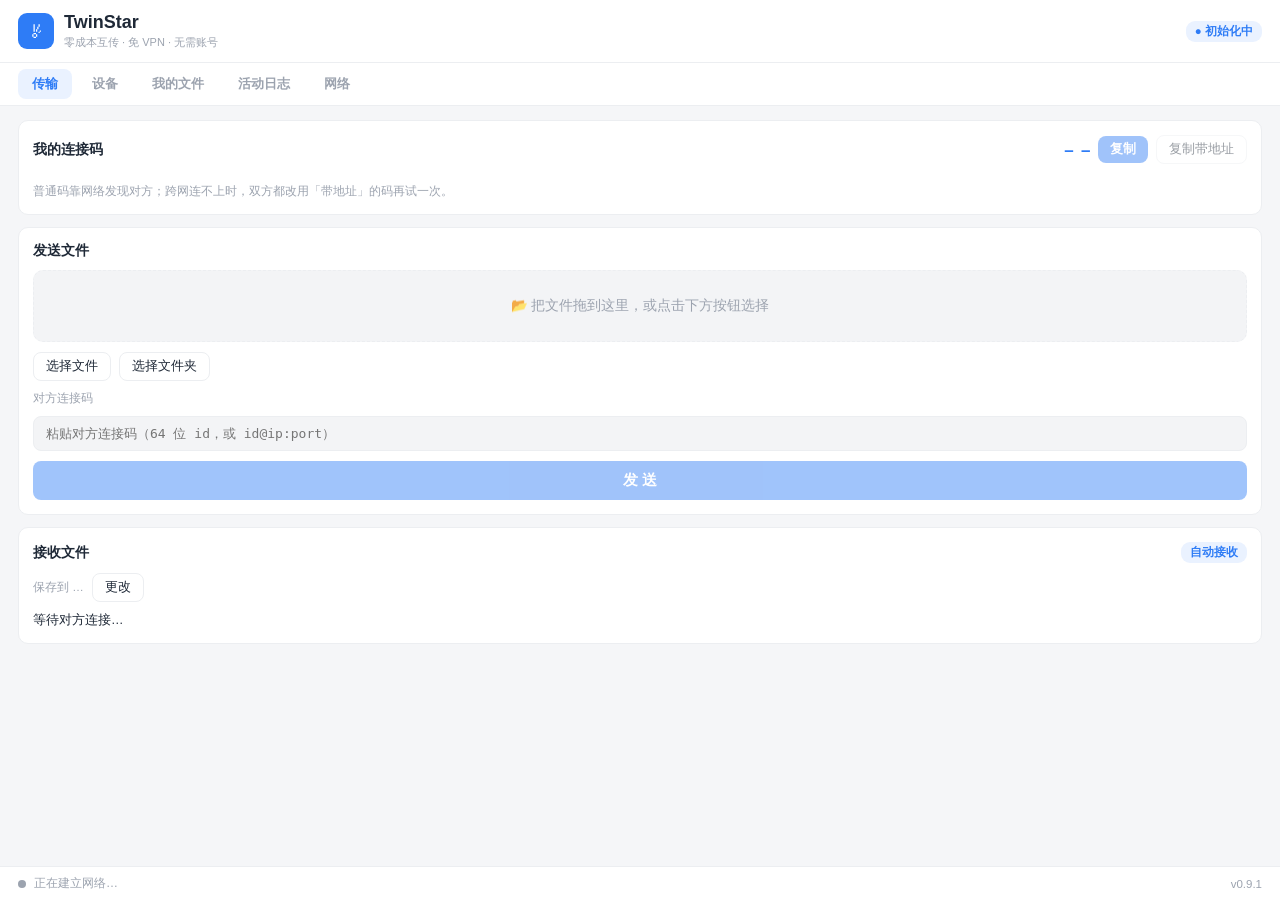
==== app/TwinStar-tauri/ui/index.html @ 9abd6ae0 "TwinStar: 项目更名 TwimStar → TwinStar（productName/包名/UI/文档/目录全改） - tauri.conf.json productName=TwinStar" ====
<!DOCTYPE html>
<html lang="zh-CN" data-page-node-id="BVFpCn7b9ZGe1QkFDWqWVi">
<head data-page-node-id="5foKUZt9yyYe2azH0UVhVG">
  <meta charset="UTF-8" data-page-node-id="ZC5oGWsyH0N4IcXfr9mGsl" />
  <meta name="viewport" content="width=device-width, initial-scale=1.0" data-page-node-id="3rAnS1ia5XruD8tAHjZWni" />
  <title>TwinStar — 零成本互传</title>
  <link rel="stylesheet" href="style.css" data-page-node-id="FA9ijctkBvh87vVZynUeOt" />
</head>
<body data-page-node-id="JqaxHuaP9uSObp3nZHAyyB">
  <!-- 顶栏 -->
  <header class="topbar" data-page-node-id="K4dNqm4btDAc9hN0OuZNaR">
    <div class="brand" data-page-node-id="0RFLtDSzYmGOI893W3iXD4">
      <div class="logo" data-page-node-id="RuaC3WiNv1RZnvZeR3RBi8">☄</div>
      <div class="brand-text" data-page-node-id="3s8V6FpCtCWx4oIeAB74oN">
        <div class="title" data-page-node-id="2py64htS6nE0X177A7XKNr">TwinStar</div>
        <div class="subtitle" data-page-node-id="ZouqrJA7Pc7kmUO2SPQ4wS">零成本互传 · 免 VPN · 无需账号</div>
      </div>
    </div>
    <div class="card-actions" data-page-node-id="F9YSiQoDH8OTzWbPfnDTGZ">
      <span id="net-pill" class="pill pill-blue" data-page-node-id="9tWkjZHOFmMAanJjOParn8">● 初始化中</span>
      <span id="conn-pill" class="pill pill-gray hidden" data-page-node-id="2aEq3zu2fSTiGUrprQlfTs">通路待定</span>
    </div>
  </header>

  <!-- 标签页 -->
  <nav class="tabs" data-page-node-id="3t4vdiEj27HuIizWPTjsmW">
    <button class="tab active" data-tab="transfer" data-page-node-id="bux0UUHwCzJNCK18dWx4zp">传输</button>
    <button class="tab" data-tab="devices" data-page-node-id="lRqGqoZnzDrKrb3GIZr7ct">设备</button>
    <button class="tab" data-tab="files" data-page-node-id="79DJDV4Pm5O2DG4TE2ZAF9">我的文件</button>
    <button class="tab" data-tab="logs" data-page-node-id="hL8Y98JuPdfI9PugKVP0sd">活动日志</button>
    <button class="tab" data-tab="net" data-page-node-id="nXfL3FgJiSFbl1Tyn2hQoA">网络</button>
  </nav>

  <!-- 内容 -->
  <main class="content" data-page-node-id="xV0JBrRZ2qECoZDoYbIjPL">
    <!-- 传输页 -->
    <section id="page-transfer" class="page" data-page-node-id="k8mcBo7AF5jsE6xU651Tfv">
      <div class="card" data-page-node-id="OnqaChhiXup7Z47sAx6NME">
        <div class="card-row" data-page-node-id="CFJg5OLm884IW75nvszrLh">
          <div class="card-title" data-page-node-id="XUkmKdzFGRAOV6PPkTKBDW">我的连接码</div>
          <div class="card-actions" data-page-node-id="FyLgEPmkuizguBRYqG9Lt4">
            <span id="my-id" class="id-short" title="" data-page-node-id="D1SnPiPbDAWhOXzDro5iWs">— —</span>
            <button id="btn-copy" class="btn btn-primary btn-sm" disabled data-page-node-id="hMXUXt93rguKQHggHpZMXf">复制</button>
            <button id="btn-copy-addr" class="btn btn-ghost btn-sm" disabled title="把本机当前可直连的地址一起复制，对方粘贴后可跳过地址发现" data-page-node-id="hMXUXt93rguKQHggHpZMXg">复制带地址</button>
          </div>
        </div>
        <div class="field-hint" data-page-node-id="FyLgEPmkuizguBRYqG9Lt5">普通码靠网络发现对方；跨网连不上时，双方都改用「带地址」的码再试一次。</div>
      </div>

      <div class="card" data-page-node-id="LdRm7l2vuooDXQsYjCKBX5">
        <div class="card-title" data-page-node-id="OoqKItKDXmerO9xNNfADAM">发送文件</div>
        <div id="dropzone" class="dropzone" data-page-node-id="L8btDmGGcpB8npgdSbAyFr">
          <span id="dropzone-text" data-page-node-id="qHkEBpnPyiEisObZ2Inquh">📂 把文件拖到这里，或点击下方按钮选择</span>
        </div>
        <div class="btn-row" data-page-node-id="send-pick-row">
          <button id="btn-pick-files" class="btn btn-ghost btn-sm" type="button">选择文件</button>
          <button id="btn-pick-folder" class="btn btn-ghost btn-sm" type="button">选择文件夹</button>
          <button id="btn-clear-files" class="btn btn-ghost btn-sm hidden" type="button">清空</button>
        </div>
        <div id="pending-list" class="list hidden" data-page-node-id="pending-list"></div>
        <label class="field-label" data-page-node-id="8xjIi1d3UFjeNCm0EyA0ZA">对方连接码</label>
        <input id="peer-id" class="text-input" type="text" placeholder="粘贴对方连接码（64 位 id，或 id@ip:port）" spellcheck="false" data-page-node-id="dxkm5HFCvoBCzrcaFumAEc" />
        <div class="btn-row" data-page-node-id="M7CtDTSj1JRDMWKz0QfKXm">
          <button id="btn-send" class="btn btn-primary btn-lg" disabled data-page-node-id="t4vfeh0ZlF6E5BGRF6vCX1">发 送</button>
          <button id="btn-cancel" class="btn btn-ghost btn-lg hidden" data-page-node-id="9ompr9iryGtIHcEzvkEr7y">取消</button>
        </div>
        <div id="send-progress" class="progress-wrap hidden" data-page-node-id="5UsSGBkEUM3yJESbt1oenx">
          <div id="send-bar" class="progress-bar" style="width:0%" data-page-node-id="GDF0Ey1mugJcky0hOXscSN"></div>
        </div>
        <div id="send-meta" class="progress-meta hidden" data-page-node-id="YrzkTBtMeNsuOpekfGwbYG"></div>
        <div id="send-result" class="result hidden" data-page-node-id="ZVhfMEqDvaHRN9UT05DDyD"></div>
      </div>

      <div class="card" data-page-node-id="6gWiHPV9nQabwQTLahIJTQ">
        <div class="card-row" data-page-node-id="jBzJaiZToCx3PE9bhj2m5r">
          <div class="card-title" data-page-node-id="UKOA1gswiWYbR92ISlycaB">接收文件</div>
          <span class="pill pill-blue" data-page-node-id="GfwR1dF6h1PEYwN2kHRw47">自动接收</span>
        </div>
        <div class="save-row" data-page-node-id="3AtkDLwxeelXV0nTkNlTJN">
          <span id="save-dir" class="save-dir" data-page-node-id="IUvxhH2cNo1YSdWHgKNQu3">保存到 …</span>
          <button id="btn-folder" class="btn btn-ghost btn-sm" data-page-node-id="VvrEbLIYs4RMD6CBeBlvQ5">更改</button>
        </div>
        <div class="recv-row" data-page-node-id="9MX4WtY0DMx7jUEEQedeN9">
          <span id="recv-status" class="recv-status" data-page-node-id="TfivxXSS2HyZZbxKclBVLZ">等待对方连接…</span>
        </div>
        <div id="recv-progress" class="progress-wrap hidden" data-page-node-id="N6Ys1SfJr43NEekEUAx1Yx">
          <div id="recv-bar" class="progress-bar" style="width:0%" data-page-node-id="scFto5U6hPyEzV2zATiVIm"></div>
        </div>
        <div id="recv-meta" class="progress-meta hidden" data-page-node-id="Gb0cF8p26zPwA24nRgwy1X"></div>
      </div>
    </section>

    <!-- 设备页 -->
    <section id="page-devices" class="page hidden" data-page-node-id="CE92KKEtf7oQIqEUxpw2vE">
      <div class="card" data-page-node-id="ZOeAtJcHty2mcIV4lHcqWg">
        <div class="card-row" data-page-node-id="kZP8rnBoQ1sOuAYT36LFYR">
          <div class="card-title" data-page-node-id="guWRQ9DFcfOqil9wCPXVy6">局域网设备</div>
          <button id="btn-refresh-devices" class="btn btn-ghost btn-sm" data-page-node-id="Pbqaq13RLN5pBhU1iLbdNa">刷新</button>
        </div>
        <div id="device-list" class="list" data-page-node-id="4SLiUSDQqW3m9uWyJrSGeP"></div>
        <div id="device-empty" class="empty-hint" data-page-node-id="X0n1xviaNyB0GVSbBBcpQ3">正在搜索同网段的其他 TwinStar…</div>
      </div>
      <div class="card card-hint" data-page-node-id="AJBT1NkqeXPdhHXhPRkRTw">
        设备发现依赖局域网 UDP 广播。若两台机器不在同一 Wi-Fi / 交换机下，或 Windows 防火墙拦截了 TwinStar，这里会为空——此时仍可手动粘贴对方连接码。
        <br />列表里带「⚡」的设备表示已拿到它的直连地址，点击后走直连，不必再等网络发现。
      </div>
    </section>

    <!-- 我的文件页 -->
    <section id="page-files" class="page hidden" data-page-node-id="ch0hoQsI7DBpZXp5QD4OBO">
      <div class="card" data-page-node-id="UpHpiIY3iVFFG3mE7GqJND">
        <div class="card-row" data-page-node-id="Kzg6mGEdIIodfUAXSZcR5V">
          <div class="card-title" data-page-node-id="LMNEF6DeQhD08KqBVHPZFA">已接收文件</div>
          <div class="card-actions" data-page-node-id="snWuHMdF1f2lZQTfc6eOkx">
            <button id="btn-open-folder" class="btn btn-ghost btn-sm" data-page-node-id="rcw4ndvlVHunlz8QQTuaoD">打开文件夹</button>
            <button id="btn-refresh-files" class="btn btn-ghost btn-sm" data-page-node-id="eryWGD9cVnbiSa0fJlBGmE">刷新</button>
          </div>
        </div>
        <div id="file-list" class="list" data-page-node-id="idPKMAjcDcOPBiEo3zDQlu"></div>
        <div id="file-empty" class="empty-hint" data-page-node-id="FHl5PWKK8L4dWKM3o9i8ji">还没有接收过文件。</div>
      </div>
    </section>

    <!-- 日志页 -->
    <section id="page-logs" class="page hidden" data-page-node-id="zWg9o36Lg8i1FrK3tJJzk0">
      <div class="card card-full" data-page-node-id="o3XHgvFQ8QKa4fYWg3mzkU">
        <div class="card-row" data-page-node-id="RUyf8uWwTcAjn1xB0UKKgq">
          <div class="card-title" data-page-node-id="GNkDer1v8GuQOIW8IhhYGA">活动日志</div>
          <div class="card-actions" data-page-node-id="QPii94HXc94nQ3lMY5OMHz">
            <span id="log-count" class="pill pill-blue" data-page-node-id="0lGD0dxW77008DTHXeWU9M">0 条</span>
            <button id="btn-clear" class="btn btn-ghost btn-sm" data-page-node-id="T8UXVo2BG86tCFUJIIRuGh">清空</button>
          </div>
        </div>
        <div id="log-list" class="log-list" data-page-node-id="wIWYwMOA2rC4eUxNIg30PT"></div>
      </div>
    </section>

    <!-- 网络页 -->
    <section id="page-net" class="page hidden" data-page-node-id="AsQM0Zg9LGvKPs4g6Eowjx">
      <div class="card" data-page-node-id="lKEfcXbUa1Cw3SJzMQRR0u">
        <div class="card-row" data-page-node-id="FFw1Vt7rouTv1BrGWdcuAu">
          <div class="card-title" data-page-node-id="rVgBkFF8jCEjmilsYElbeZ">网络自检</div>
          <button id="btn-diag" class="btn btn-ghost btn-sm" data-page-node-id="SNS6nWdv9Wc6OA0EnEXAPJ">重新检测</button>
        </div>
        <div id="diag-lead" class="diag-lead" data-page-node-id="PLc8OhPalhC5f3j90oFxfr">正在检测网络环境…</div>
        <div id="diag-advice" class="diag-advice" data-page-node-id="oWkBDpiwkgmqCwx0nSVLWu"></div>
      </div>

      <div class="card" data-page-node-id="mK8lDnDWa8c9LOI0cO835R">
        <div class="card-title" data-page-node-id="9UJlYHpgTCe6b5oErb0Ueb">连通性</div>
        <div id="diag-grid" class="kv-grid" data-page-node-id="yV1JxVwLNeVuKmrdOQyhzG"></div>
      </div>

      <div class="card" data-page-node-id="E4ys4wULfPlWgB2ee52pXj">
        <div class="card-title" data-page-node-id="HJg5eA5oDnZHnOnkaQMIL6">中继延迟</div>
        <div id="diag-relays" class="kv-grid" data-page-node-id="NVlKPDbU6O1HIJIU7LUvOL"></div>
      </div>
    </section>
  </main>

  <!-- 状态栏 -->
  <footer class="statusbar" data-page-node-id="RY2KWswZYxOjupuo4yAxh2">
    <div class="status-left" data-page-node-id="7I45nUrXg14vnD6xGRKVLc">
      <span id="status-dot" class="dot dot-gray" data-page-node-id="5OxtQIKHArGyF5KPnsTMOL"></span>
      <span id="status-text" data-page-node-id="CwKN4loM5Ll3pVsH3hrXwk">正在建立网络…</span>
    </div>
    <span class="version" data-page-node-id="DkWyp7reGMjjGvKvguKDef">v0.9.1</span>
  </footer>

  <script src="app.js"></script>
</body>
</html>
---- app/TwinStar-tauri/ui/style.css ----
/* TwinStar v0.6 — DevKit 风格 */
:root {
  --bg: #f5f6f8;
  --card: #ffffff;
  --primary: #2e7cf6;
  --primary-hover: #256bdd;
  --pill-bg: #eaf2ff;
  --text: #1f2937;
  --muted: #9ca3af;
  --stroke: #eceef1;
  --field: #f3f4f6;
  --ok: #16a34a;
  --ok-bg: #e8f7ee;
  --err: #dc2626;
  --err-bg: #fdecec;
}

* { margin: 0; padding: 0; box-sizing: border-box; }

html, body {
  height: 100%;
  font-family: "Microsoft YaHei", "Segoe UI", sans-serif;
  background: var(--bg);
  color: var(--text);
  user-select: none;
  overflow: hidden;
}

body { display: flex; flex-direction: column; }

/* ── 顶栏 ── */
.topbar {
  background: var(--card);
  padding: 12px 18px;
  display: flex;
  align-items: center;
  justify-content: space-between;
}
.brand { display: flex; align-items: center; gap: 10px; }
.logo {
  width: 36px; height: 36px;
  background: var(--primary);
  border-radius: 9px;
  color: #fff;
  font-size: 20px;
  display: flex; align-items: center; justify-content: center;
}
.title { font-size: 18px; font-weight: 700; }
.subtitle { font-size: 11px; color: var(--muted); margin-top: 2px; }

.pill {
  font-size: 11.5px; font-weight: 700;
  padding: 3px 9px;
  border-radius: 9px;
  white-space: nowrap;
}
.pill-blue { background: var(--pill-bg); color: var(--primary); }
.pill-green { background: var(--ok-bg); color: var(--ok); }
.pill-amber { background: #fff4e0; color: #b45309; }
.pill-gray { background: var(--field); color: var(--muted); }

/* ── 按钮排 ── */
.btn-row { display: flex; gap: 8px; }
.btn-row .btn-lg { flex: 1; }

/* ── 标签页 ── */
.tabs {
  background: var(--card);
  border-top: 1px solid var(--stroke);
  border-bottom: 1px solid var(--stroke);
  padding: 6px 18px;
  display: flex; gap: 6px;
}
.tab {
  border: none; cursor: pointer;
  background: transparent;
  font-family: inherit;
  font-size: 13px; font-weight: 700;
  color: var(--muted);
  padding: 6px 14px;
  border-radius: 8px;
}
.tab:hover { color: var(--primary); }
.tab.active { background: var(--pill-bg); color: var(--primary); }

/* ── 内容区 ── */
.content { flex: 1; overflow-y: auto; padding: 14px 18px 10px; }
.page { display: flex; flex-direction: column; gap: 12px; }
.hidden { display: none !important; }

.card {
  background: var(--card);
  border: 1px solid var(--stroke);
  border-radius: 10px;
  padding: 14px;
  display: flex; flex-direction: column; gap: 10px;
}
.card-row { display: flex; align-items: center; justify-content: space-between; }
.card-actions { display: flex; align-items: center; gap: 8px; }
.card-title { font-size: 14px; font-weight: 700; }

.id-short {
  font-family: Consolas, monospace;
  font-size: 14px; font-weight: 700;
  color: var(--primary);
}

/* ── 按钮 ── */
.btn {
  border: none; cursor: pointer;
  font-family: inherit;
  border-radius: 8px;
  transition: background .12s;
}
.btn:disabled { opacity: .45; cursor: default; }
.btn-primary { background: var(--primary); color: #fff; font-weight: 600; }
.btn-primary:hover:not(:disabled) { background: var(--primary-hover); }
.btn-ghost {
  background: var(--card); color: var(--text);
  border: 1px solid var(--stroke);
  font-weight: 500;
}
.btn-ghost:hover { border-color: var(--primary); color: var(--primary); }
.btn-sm { font-size: 12.5px; padding: 5px 12px; }
.btn-lg { font-size: 14.5px; padding: 10px 0; width: 100%; }

/* ── 拖放区 ── */
.dropzone {
  border: 1.5px dashed var(--stroke);
  border-radius: 10px;
  background: var(--field);
  height: 72px;
  display: flex; align-items: center; justify-content: center;
  font-size: 13.5px; color: var(--muted);
  cursor: pointer;
  transition: all .12s;
}
.dropzone:hover, .dropzone.drag {
  border-color: var(--primary);
  color: var(--text);
  background: var(--pill-bg);
}
.dropzone.hasfile { border-style: solid; color: var(--text); }

/* ── 输入 ── */
.field-label { font-size: 11.5px; color: var(--muted); }
.field-hint {
  margin-top: 8px;
  font-size: 11.5px;
  line-height: 1.6;
  color: var(--muted);
}

/* ── 待发送清单 ── */
#pending-list {
  margin-top: 10px;
  max-height: 180px;
  overflow-y: auto;
  border: 1px solid var(--stroke);
  border-radius: 8px;
}
#pending-list .list-row {
  padding: 7px 10px;
}
#pending-list .row-name {
  max-width: 100%;
}
.text-input {
  font-family: Consolas, monospace;
  font-size: 13px;
  padding: 9px 12px;
  border: 1px solid var(--stroke);
  border-radius: 8px;
  background: var(--field);
  color: var(--text);
  outline: none;
  width: 100%;
}
.text-input:focus { border-color: var(--primary); background: #fff; }

/* ── 进度与结果 ── */
.progress-wrap {
  height: 8px; border-radius: 4px;
  background: var(--field);
  overflow: hidden;
}
.progress-bar {
  height: 100%;
  background: var(--primary);
  border-radius: 4px;
  transition: width .15s;
}
.progress-meta {
  font-size: 11.5px;
  color: var(--muted);
  font-family: Consolas, monospace;
}
.result {
  font-size: 12px;
  padding: 8px 10px;
  border-radius: 8px;
  line-height: 1.6;
  user-select: text;
}
.result.ok { background: var(--ok-bg); color: var(--ok); }
.result.err { background: var(--err-bg); color: var(--err); }

/* ── 接收 ── */
.save-row { display: flex; align-items: center; gap: 8px; }
.save-dir {
  font-size: 11.5px; color: var(--muted);
  overflow: hidden; text-overflow: ellipsis; white-space: nowrap;
  user-select: text;
}
.recv-row { display: flex; align-items: center; gap: 8px; }
.recv-status { font-size: 12.5px; }
.recv-status.active { color: var(--primary); }

/* ── 日志 ── */
.card-full { flex: 1; min-height: 0; }
#page-logs { height: 100%; }
.log-list {
  flex: 1;
  overflow-y: auto;
  font-family: Consolas, monospace;
  font-size: 11.5px;
  color: var(--muted);
  line-height: 1.9;
  user-select: text;
  min-height: 200px;
}

/* ── 状态栏 ── */
.statusbar {
  background: var(--card);
  border-top: 1px solid var(--stroke);
  padding: 8px 18px;
  display: flex; align-items: center; justify-content: space-between;
  font-size: 12px;
}
.status-left { display: flex; align-items: center; gap: 8px; color: var(--muted); }
.dot { width: 8px; height: 8px; border-radius: 50%; display: inline-block; }
.dot-gray { background: var(--muted); }
.dot-green { background: var(--ok); }
.dot-blue { background: var(--primary); }
#status-text.busy { color: var(--primary); }
.version { color: var(--muted); font-size: 11.5px; }

/* ── 网络自检 ── */
.diag-lead {
  font-size: 13.5px;
  font-weight: 700;
  padding: 10px 12px;
  border-radius: 8px;
  background: var(--pill-bg);
  color: var(--primary);
}
.diag-lead.ok { background: var(--ok-bg); color: var(--ok); }
.diag-lead.warn { background: #fff4e0; color: #b45309; }
.diag-advice {
  font-size: 12px;
  color: var(--muted);
  line-height: 1.75;
  user-select: text;
}

.kv-grid { display: flex; flex-direction: column; gap: 6px; }
.kv {
  display: flex;
  align-items: baseline;
  justify-content: space-between;
  gap: 10px;
  font-size: 12.5px;
}
.kv-k { color: var(--muted); white-space: nowrap; }
.kv-v {
  font-family: Consolas, monospace;
  text-align: right;
  word-break: break-all;
  user-select: text;
}
.kv.warn .kv-v { color: #b45309; font-weight: 700; }

/* 滚动条 */
::-webkit-scrollbar { width: 8px; }
::-webkit-scrollbar-thumb { background: #d5d9e0; border-radius: 4px; }
::-webkit-scrollbar-track { background: transparent; }

/* ── 列表（设备 / 我的文件）── */
.list { display: flex; flex-direction: column; gap: 8px; }
.list-row {
  display: flex; align-items: center; gap: 10px;
  padding: 10px 12px;
  border: 1px solid var(--stroke);
  border-radius: 9px;
  background: var(--field);
  cursor: pointer;
  transition: border-color .12s, background .12s;
}
.list-row:hover { border-color: var(--primary); background: var(--pill-bg); }
.row-main { flex: 1; min-width: 0; }
.row-name {
  font-size: 13.5px; font-weight: 600;
  overflow: hidden; text-overflow: ellipsis; white-space: nowrap;
}
.row-sub {
  font-size: 11.5px; color: var(--muted);
  font-family: Consolas, monospace;
  overflow: hidden; text-overflow: ellipsis; white-space: nowrap;
}
.row-action {
  flex: none;
  border: none; cursor: pointer;
  font-family: inherit;
  font-size: 12.5px; font-weight: 600;
  padding: 6px 12px;
  border-radius: 7px;
  background: var(--primary); color: #fff;
}
.row-action:hover { background: var(--primary-hover); }
.row-action.sub {
  background: var(--card);
  color: var(--primary);
  border: 1px solid var(--stroke);
}
.row-action.sub:hover { background: var(--pill-bg); border-color: var(--primary); }
.row-actions { display: flex; gap: 6px; flex: none; }
.empty-hint {
  font-size: 12.5px; color: var(--muted);
  padding: 14px 4px; text-align: center; line-height: 1.7;
}
.card-hint {
  font-size: 12px; color: var(--muted);
  line-height: 1.7;
  background: var(--field);
}
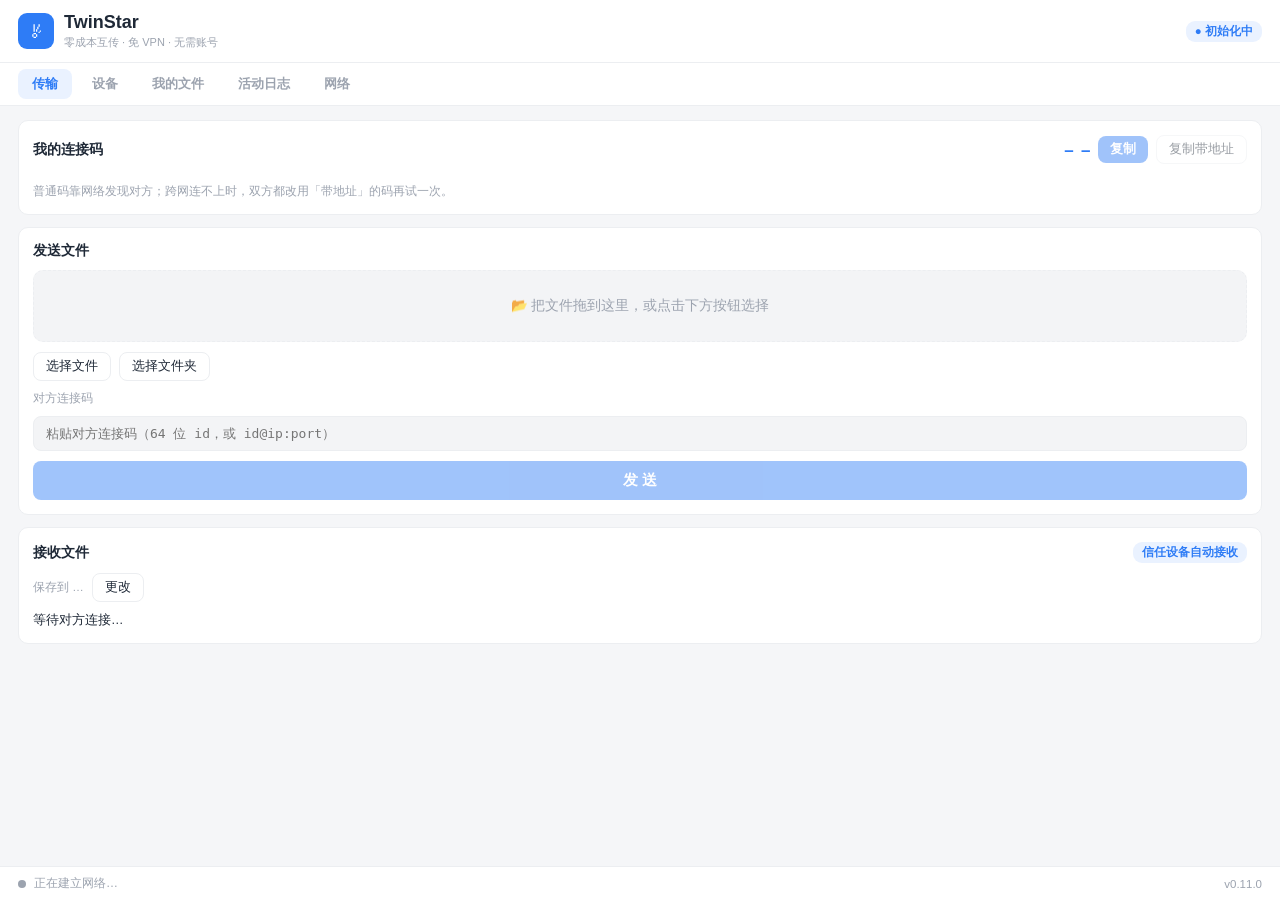
==== commit 674ba382: "feat: 接收方确认机制——陌生设备首次传输须人工放行（任务书阶段 1 / P0-2） - transfer.rs: FileMeta 增加 sender 昵称字段（serde default，兼容" ====
--- a/app/TwinStar-tauri/ui/index.html
+++ b/app/TwinStar-tauri/ui/index.html
@@ -74,7 +74,7 @@
       <div class="card" data-page-node-id="6gWiHPV9nQabwQTLahIJTQ">
         <div class="card-row" data-page-node-id="jBzJaiZToCx3PE9bhj2m5r">
           <div class="card-title" data-page-node-id="UKOA1gswiWYbR92ISlycaB">接收文件</div>
-          <span class="pill pill-blue" data-page-node-id="GfwR1dF6h1PEYwN2kHRw47">自动接收</span>
+          <span class="pill pill-blue" data-page-node-id="GfwR1dF6h1PEYwN2kHRw47">信任设备自动接收</span>
         </div>
         <div class="save-row" data-page-node-id="3AtkDLwxeelXV0nTkNlTJN">
           <span id="save-dir" class="save-dir" data-page-node-id="IUvxhH2cNo1YSdWHgKNQu3">保存到 …</span>
@@ -164,8 +164,25 @@
       <span id="status-dot" class="dot dot-gray" data-page-node-id="5OxtQIKHArGyF5KPnsTMOL"></span>
       <span id="status-text" data-page-node-id="CwKN4loM5Ll3pVsH3hrXwk">正在建立网络…</span>
     </div>
-    <span class="version" data-page-node-id="DkWyp7reGMjjGvKvguKDef">v0.9.1</span>
+    <span class="version" data-page-node-id="DkWyp7reGMjjGvKvguKDef">v0.11.0</span>
   </footer>
+
+  <!-- 接收确认弹窗 -->
+  <div id="recv-modal" class="modal-backdrop hidden">
+    <div class="modal">
+      <div class="modal-title">⚠️ 收到传输请求</div>
+      <div class="req-line"><span class="req-k">设备</span><span id="req-peer">—</span></div>
+      <div class="req-line"><span class="req-k">文件</span><span id="req-file">—</span></div>
+      <div class="req-line"><span class="req-k">大小</span><span id="req-size">—</span></div>
+      <div class="req-line"><span class="req-k">保存到</span><span id="req-dir">—</span></div>
+      <label class="remember-row"><input type="checkbox" id="req-remember" />记住此设备（下次自动接收）</label>
+      <div class="btn-row">
+        <button id="btn-recv-reject" class="btn btn-ghost btn-lg">拒 绝</button>
+        <button id="btn-recv-allow" class="btn btn-primary btn-lg">接 收</button>
+      </div>
+      <div class="field-hint">不确定对方是谁就选「拒绝」——拒绝不会写入任何文件。</div>
+    </div>
+  </div>
 
   <script src="app.js"></script>
 </body>
--- a/app/TwinStar-tauri/ui/style.css
+++ b/app/TwinStar-tauri/ui/style.css
@@ -334,3 +334,40 @@
   line-height: 1.7;
   background: var(--field);
 }
+
+/* ── 接收确认弹窗 ── */
+.modal-backdrop {
+  position: fixed; inset: 0; z-index: 100;
+  background: rgba(15, 23, 42, 0.45);
+  display: flex; align-items: center; justify-content: center;
+}
+.modal {
+  width: min(400px, calc(100vw - 48px));
+  background: var(--card);
+  border-radius: 14px;
+  padding: 20px;
+  box-shadow: 0 12px 40px rgba(15, 23, 42, 0.18);
+}
+.modal-title { font-size: 15px; font-weight: 600; margin-bottom: 14px; }
+.req-line {
+  display: flex; gap: 10px; align-items: baseline;
+  font-size: 13px; padding: 5px 0;
+}
+.req-k {
+  flex: none; width: 48px;
+  font-size: 12px; color: var(--muted);
+}
+.req-line span:last-child {
+  overflow: hidden; text-overflow: ellipsis; white-space: nowrap;
+  min-width: 0;
+}
+.remember-row {
+  display: flex; align-items: center; gap: 8px;
+  font-size: 12.5px; color: var(--text);
+  margin: 10px 0 14px; cursor: pointer;
+  user-select: none;
+}
+.remember-row input { accent-color: var(--primary); width: 15px; height: 15px; cursor: pointer; }
+.modal .btn-row { display: flex; gap: 10px; }
+.modal .btn-row .btn { flex: 1; }
+.modal .field-hint { margin-top: 12px; }
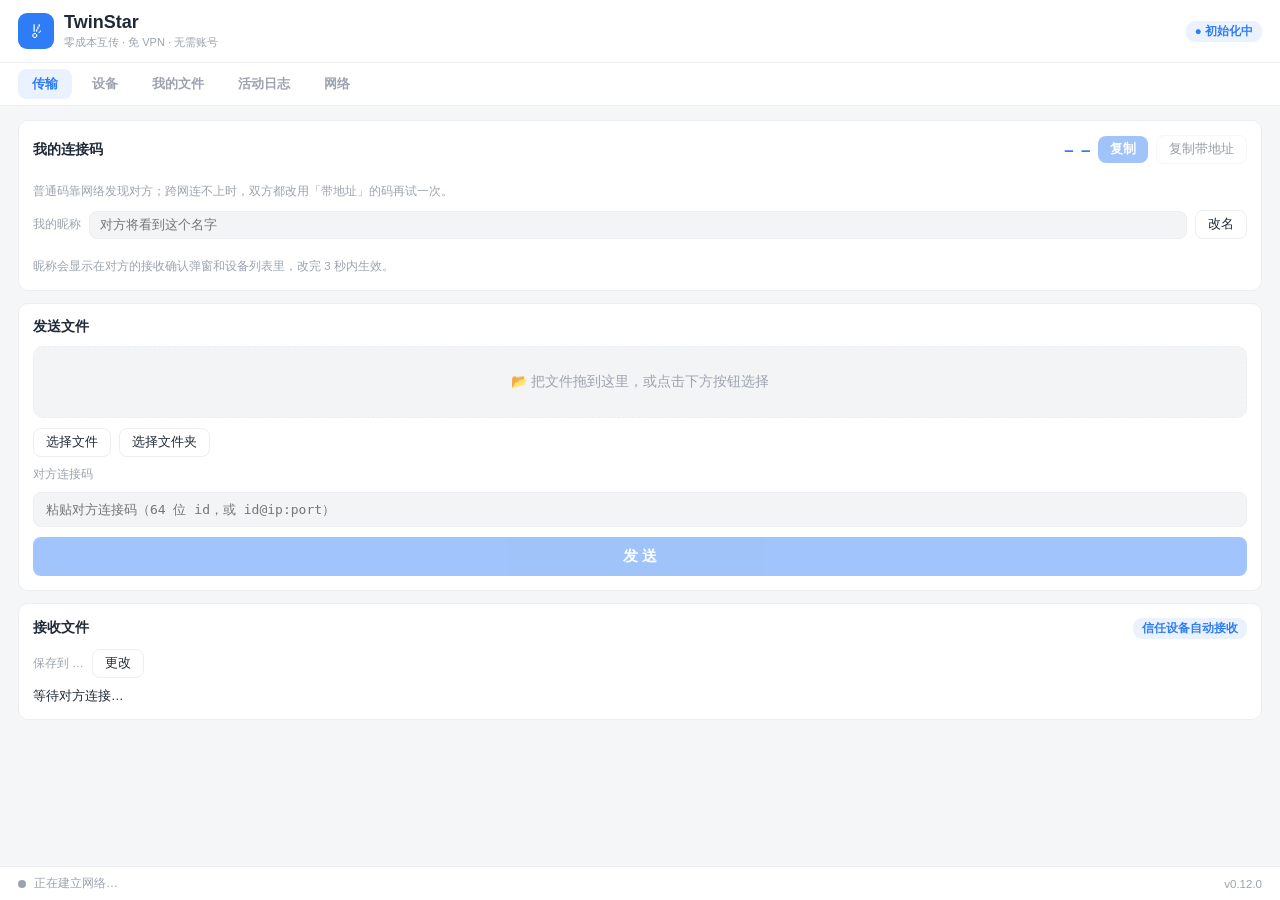
==== commit c4e72a94: "feat: P1 四项落地——昵称编辑 / 首启引导 / 日志导出 / SmartScreen 说明（v0.12.0） - 昵称编辑：传输页改名（去空白/限 24 字/拒控制字符），内存源 + 持久化" ====
--- a/app/TwinStar-tauri/ui/index.html
+++ b/app/TwinStar-tauri/ui/index.html
@@ -37,7 +37,7 @@
     <section id="page-transfer" class="page" data-page-node-id="k8mcBo7AF5jsE6xU651Tfv">
       <div class="card" data-page-node-id="OnqaChhiXup7Z47sAx6NME">
         <div class="card-row" data-page-node-id="CFJg5OLm884IW75nvszrLh">
-          <div class="card-title" data-page-node-id="XUkmKdzFGRAOV6PPkTKBDW">我的连接码</div>
+          <div class="card-title" data-page-node-id="XUkmDzFGRAOV6PPkTKBDW">我的连接码</div>
           <div class="card-actions" data-page-node-id="FyLgEPmkuizguBRYqG9Lt4">
             <span id="my-id" class="id-short" title="" data-page-node-id="D1SnPiPbDAWhOXzDro5iWs">— —</span>
             <button id="btn-copy" class="btn btn-primary btn-sm" disabled data-page-node-id="hMXUXt93rguKQHggHpZMXf">复制</button>
@@ -45,6 +45,12 @@
           </div>
         </div>
         <div class="field-hint" data-page-node-id="FyLgEPmkuizguBRYqG9Lt5">普通码靠网络发现对方；跨网连不上时，双方都改用「带地址」的码再试一次。</div>
+        <div class="nick-row">
+          <span class="field-label">我的昵称</span>
+          <input id="nickname-input" class="text-input nick-input" type="text" maxlength="48" placeholder="对方将看到这个名字" spellcheck="false" />
+          <button id="btn-nickname-save" class="btn btn-ghost btn-sm">改名</button>
+        </div>
+        <div class="field-hint">昵称会显示在对方的接收确认弹窗和设备列表里，改完 3 秒内生效。</div>
       </div>
 
       <div class="card" data-page-node-id="LdRm7l2vuooDXQsYjCKBX5">
@@ -128,6 +134,7 @@
           <div class="card-title" data-page-node-id="GNkDer1v8GuQOIW8IhhYGA">活动日志</div>
           <div class="card-actions" data-page-node-id="QPii94HXc94nQ3lMY5OMHz">
             <span id="log-count" class="pill pill-blue" data-page-node-id="0lGD0dxW77008DTHXeWU9M">0 条</span>
+            <button id="btn-export-log" class="btn btn-ghost btn-sm" data-page-node-id="T8UXVo2BG86tCFUJIIRuGh2">导出</button>
             <button id="btn-clear" class="btn btn-ghost btn-sm" data-page-node-id="T8UXVo2BG86tCFUJIIRuGh">清空</button>
           </div>
         </div>
@@ -164,7 +171,7 @@
       <span id="status-dot" class="dot dot-gray" data-page-node-id="5OxtQIKHArGyF5KPnsTMOL"></span>
       <span id="status-text" data-page-node-id="CwKN4loM5Ll3pVsH3hrXwk">正在建立网络…</span>
     </div>
-    <span class="version" data-page-node-id="DkWyp7reGMjjGvKvguKDef">v0.11.0</span>
+    <span class="version" data-page-node-id="DkWyp7reGMjjGvKvguKDef">v0.12.0</span>
   </footer>
 
   <!-- 接收确认弹窗 -->
@@ -184,6 +191,25 @@
     </div>
   </div>
 
+  <!-- 首启引导弹窗（仅首次使用时出现） -->
+  <div id="onboard-modal" class="modal-backdrop hidden">
+    <div class="modal">
+      <div class="modal-title">☄ 欢迎使用 TwinStar</div>
+      <div class="onboard-steps">
+        <div class="onboard-step"><b>1 · 复制你的连接码</b>发给对方（微信 / 邮件都行）</div>
+        <div class="onboard-step"><b>2 · 粘贴对方连接码</b>，拖入文件点「发送」</div>
+        <div class="onboard-step"><b>3 · 对方确认后</b>文件自动保存，全程加密直连</div>
+      </div>
+      <label class="field-label">给自己的设备起个名字</label>
+      <input id="onboard-nickname" class="text-input" type="text" maxlength="48" placeholder="如：办公室台式机" spellcheck="false" />
+      <div class="field-hint">这个名字会显示在对方的确认弹窗里；之后随时可在传输页改名。</div>
+      <div class="btn-row">
+        <button id="btn-onboard-skip" class="btn btn-ghost btn-lg">跳过</button>
+        <button id="btn-onboard-done" class="btn btn-primary btn-lg">开始使用</button>
+      </div>
+    </div>
+  </div>
+
   <script src="app.js"></script>
 </body>
 </html>
--- a/app/TwinStar-tauri/ui/style.css
+++ b/app/TwinStar-tauri/ui/style.css
@@ -371,3 +371,30 @@
 .modal .btn-row { display: flex; gap: 10px; }
 .modal .btn-row .btn { flex: 1; }
 .modal .field-hint { margin-top: 12px; }
+
+/* ── 昵称编辑行 ── */
+.nick-row {
+  display: flex; align-items: center; gap: 8px;
+}
+.nick-row .field-label { flex: none; }
+.nick-input {
+  flex: 1;
+  padding: 6px 10px;
+  font-size: 12.5px;
+  font-family: "Microsoft YaHei", "Segoe UI", sans-serif;
+  width: auto;
+}
+
+/* ── 首启引导 ── */
+.onboard-steps {
+  display: flex; flex-direction: column; gap: 9px;
+  margin-bottom: 14px;
+}
+.onboard-step {
+  font-size: 12.5px; line-height: 1.7;
+  color: var(--text);
+  background: var(--field);
+  border-radius: 8px;
+  padding: 8px 12px;
+}
+.onboard-step b { color: var(--primary); }
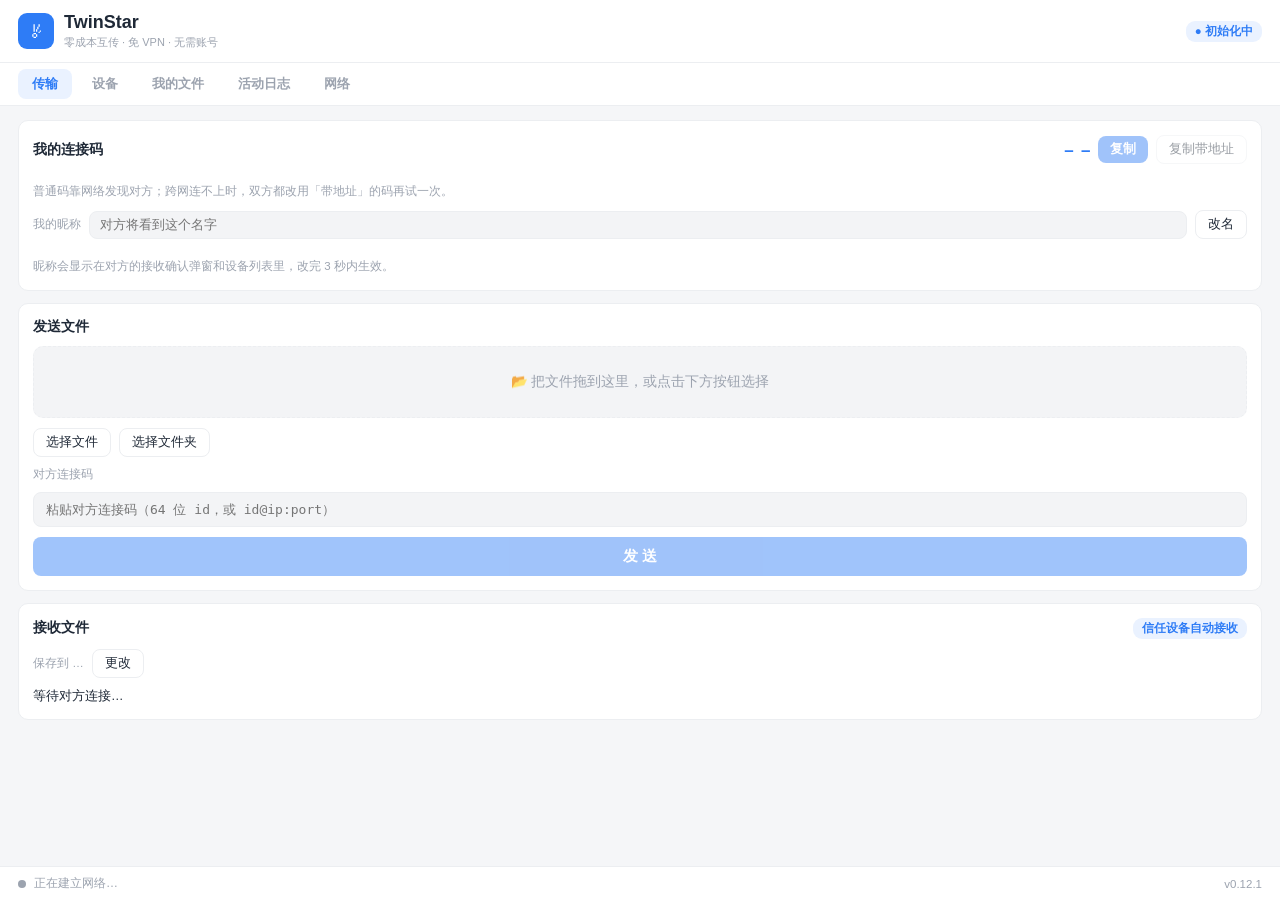
==== commit c68a5259: "fix: 真机六问题修复 + 安卓身份持久化（v0.12.1） - 启动竞态（严重）：安卓 WebView 加载 JS 慢于网络线程，net-ready 事件在   监听器注册前发出 → UI 永远"" ====
--- a/app/TwinStar-tauri/ui/index.html
+++ b/app/TwinStar-tauri/ui/index.html
@@ -2,7 +2,7 @@
 <html lang="zh-CN" data-page-node-id="BVFpCn7b9ZGe1QkFDWqWVi">
 <head data-page-node-id="5foKUZt9yyYe2azH0UVhVG">
   <meta charset="UTF-8" data-page-node-id="ZC5oGWsyH0N4IcXfr9mGsl" />
-  <meta name="viewport" content="width=device-width, initial-scale=1.0" data-page-node-id="3rAnS1ia5XruD8tAHjZWni" />
+  <meta name="viewport" content="width=device-width, initial-scale=1.0, maximum-scale=1.0, user-scalable=no, viewport-fit=cover" data-page-node-id="3rAnS1ia5XruD8tAHjZWni" />
   <title>TwinStar — 零成本互传</title>
   <link rel="stylesheet" href="style.css" data-page-node-id="FA9ijctkBvh87vVZynUeOt" />
 </head>
@@ -171,7 +171,7 @@
       <span id="status-dot" class="dot dot-gray" data-page-node-id="5OxtQIKHArGyF5KPnsTMOL"></span>
       <span id="status-text" data-page-node-id="CwKN4loM5Ll3pVsH3hrXwk">正在建立网络…</span>
     </div>
-    <span class="version" data-page-node-id="DkWyp7reGMjjGvKvguKDef">v0.12.0</span>
+    <span class="version" data-page-node-id="DkWyp7reGMjjGvKvguKDef">v0.12.1</span>
   </footer>
 
   <!-- 接收确认弹窗 -->
@@ -211,5 +211,7 @@
   </div>
 
   <script src="app.js"></script>
+  <!-- 安卓：SAF 选择器不可直读，用系统 <input type=file> 拿字节后转存缓存 -->
+  <input id="pick-input" type="file" multiple class="hidden" />
 </body>
 </html>
--- a/app/TwinStar-tauri/ui/style.css
+++ b/app/TwinStar-tauri/ui/style.css
@@ -24,6 +24,15 @@
   color: var(--text);
   user-select: none;
   overflow: hidden;
+  /* 禁掉双击/捏合缩放（问题 1：手机上应用可被放大缩小） */
+  touch-action: manipulation;
+  -webkit-text-size-adjust: 100%;
+}
+
+/* 安卓为 edge-to-edge 绘制：顶部给状态栏留白（问题 3：时间/电量与标题重叠） */
+body.android {
+  padding-top: 32px;
+  background: var(--card);
 }
 
 body { display: flex; flex-direction: column; }
@@ -79,9 +88,14 @@
   color: var(--muted);
   padding: 6px 14px;
   border-radius: 8px;
+  white-space: nowrap;
 }
 .tab:hover { color: var(--primary); }
 .tab.active { background: var(--pill-bg); color: var(--primary); }
+/* 窄屏（手机）收紧标签，避免文字折行 */
+@media (max-width: 420px) {
+  .tab { font-size: 12px; padding: 6px 9px; }
+}
 
 /* ── 内容区 ── */
 .content { flex: 1; overflow-y: auto; padding: 14px 18px 10px; }
